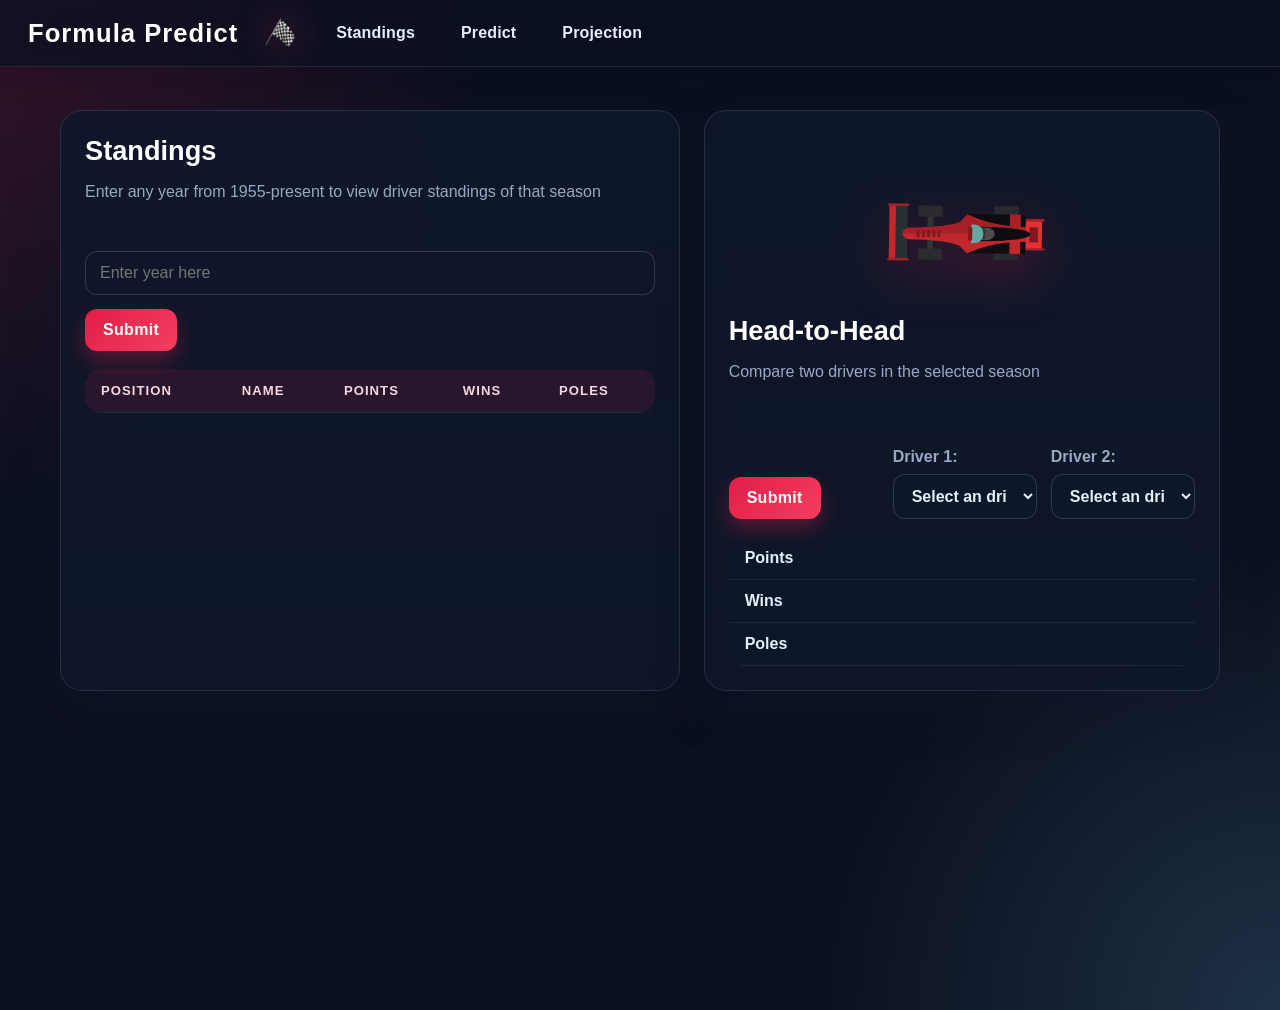
==== index.html @ 1f2f66c7 "added posiiton in proj page and fixed index html typo" ====
<!DOCTYPE html>
<html lang="en">
<head>
    <meta charset="UTF-8">
    <meta name="viewport" content="width=device-width, initial-scale=1.0">
    <link rel="stylesheet" href="./styles/styles.css?v=2">
    <script src="./scripts/script.js" defer></script>   
    <title>Formula Predict</title>
</head>
<body>
    <ul id="nav">
        <li><h1 class="head">Formula Predict</h1></li>
        <li><img src="./images/checkeredFlag.png" height="40px" width="40px"></li>
        <li><a href="./index.html">Standings</a></li>
        <li><a href="./sections/predict.html">Predict</a></li>
        <li><a href="./sections/project.html">Projection</a></li>
    </ul>
    <div class="head">
        <!-- <h1 id="head">Formula Predict</h1> -->
    </div>
    <div class="wrapper">
        <section class="stnds">
            <h2>Standings</h2>
            <p>Enter any year from 1955-present to view driver standings of that season</p>
            <div id="errorYear" style="color: red;"></div>
            <input type="number" id="year" placeholder="Enter year here">
            <button id="smt" onclick="saveInput()">Submit</button><br>
            
            <table id="tab">
                <thead>
                    <tr>
                        <th>Position</th>
                        <th>Name</th>
                        <th>Points</th>
                        <th>Wins</th>
                        <th>Poles</th>
                    </tr>
                </thead>
                <tbody id="tbod"></tbody>
            </table>
        </section>
        <section class="h2h">
            <img src="./images/f1carTOP.png" width="200px" height="200px">
            <h2>Head-to-Head</h2>
            <p>Compare two drivers in the selected season</p>
            <div id="errorDriv" style="color: red;"></div>
            <div id="drivs">
                <button onclick="compInput()">Submit</button>
                <label for="driv1">Driver 1:
                <select name="driv1" id="driv1">
                    <option value="" disabled selected>Select an driver</option>
                </select></label>
                <label for="driv2">Driver 2:
                <select name="driv2" id="driv2">
                    <option value="" disabled selected>Select an driver</option>
                </select></label>
            </div>
            <table id="comp">
                <tbody>
                    <tr>
                        <th>Points</th>
                    </tr>
                    <tr>
                        <th>Wins</th>
                    </tr>
                    <tr>
                        <th>Poles</th>
                    </tr>
                </tbody>
            </table>
        </section>
    </div>
</body>
</html>
---- styles/styles.css ----
:root {
  --bg: #0b1020;
  --bg-elevated: rgba(15, 24, 37, 0.9);
  --panel: rgba(19, 29, 44, 0.9);
  --panel-border: rgba(148, 163, 184, 0.18);
  --card-soft: rgba(15, 23, 42, 0.78);
  --text: #e5eefb;
  --muted: #9aa9c3;
  --accent: #e11d48;
  --accent-strong: #f43f5e;
  --accent-soft: rgba(225, 29, 72, 0.18);
  --highlight: #7dd3fc;
  --shadow: 0 18px 45px rgba(15, 23, 42, 0.45);
}

* {
  box-sizing: border-box;
}

html {
  scroll-behavior: smooth;
}

body {
  margin: 0;
  padding: 0;
  min-height: 100vh;
  font-family: "Segoe UI", Tahoma, Geneva, Verdana, sans-serif;
  background:
    radial-gradient(circle at top left, rgba(225, 29, 72, 0.2), transparent 30%),
    radial-gradient(circle at bottom right, rgba(125, 211, 252, 0.17), transparent 28%),
    var(--bg);
  color: var(--text);
}

img {
  max-width: 100%;
  display: block;
}

.wrapper {
  max-width: 1200px;
  margin: 110px auto 40px;
  padding: 0 20px;
  display: grid;
  grid-template-columns: minmax(0, 1.2fr) minmax(0, 1fr);
  gap: 24px;
}

#nav {
  position: fixed;
  top: 0;
  left: 0;
  right: 0;
  z-index: 20;
  display: flex;
  align-items: center;
  gap: 14px;
  list-style: none;
  margin: 0;
  padding: 14px 28px;
  background: rgba(11, 16, 32, 0.78);
  border-bottom: 1px solid rgba(148, 163, 184, 0.15);
  backdrop-filter: blur(14px);
  box-shadow: 0 10px 30px rgba(2, 6, 23, 0.25);
}

#nav li {
  display: flex;
  align-items: center;
}

#nav li a {
  display: inline-flex;
  align-items: center;
  justify-content: center;
  padding: 10px 16px;
  border-radius: 999px;
  color: var(--text);
  text-decoration: none;
  font-weight: 600;
  letter-spacing: 0.01em;
  transition: background-color 0.2s ease, transform 0.2s ease;
}

#nav li a:hover {
  background: rgba(148, 163, 184, 0.14);
  transform: translateY(-1px);
}

#nav .head {
  margin: 0;
  padding: 0 10px 0 0;
  font-size: clamp(1.4rem, 2vw, 1.8rem);
  color: #ffffff;
  letter-spacing: 0.04em;
}

#nav img {
  width: 36px;
  height: 36px;
  border-radius: 10px;
  margin-right: 8px;
  filter: drop-shadow(0 0 18px rgba(225, 29, 72, 0.55));
}

section {
  background: linear-gradient(180deg, rgba(15, 23, 42, 0.94), rgba(15, 23, 42, 0.82));
  border: 1px solid var(--panel-border);
  border-radius: 22px;
  padding: 24px;
  box-shadow: var(--shadow);
}

section h2,
section h3,
section h1 {
  margin-top: 0;
  color: #ffffff;
}

section h2 {
  margin-bottom: 12px;
  font-size: clamp(1.7rem, 2vw, 2.3rem);
}

section p {
  color: var(--muted);
  line-height: 1.6;
  margin: 0 0 18px;
}

.h2h {
  display: flex;
  flex-direction: column;
  justify-content: flex-start;
}

.h2h img {
  width: 180px;
  height: auto;
  margin: 0 auto 10px;
  filter: drop-shadow(0 18px 26px rgba(224, 27, 65, 0.28));
}

input,
select,
button {
  font: inherit;
}

input,
select {
  width: 100%;
  padding: 12px 14px;
  border-radius: 12px;
  border: 1px solid rgba(148, 163, 184, 0.25);
  background: rgba(15, 23, 42, 0.8);
  color: var(--text);
  outline: none;
  transition: border-color 0.2s ease, box-shadow 0.2s ease;
}

input:focus,
select:focus {
  border-color: rgba(125, 211, 252, 0.8);
  box-shadow: 0 0 0 4px rgba(125, 211, 252, 0.14);
}

button {
  border: none;
  border-radius: 12px;
  padding: 12px 18px;
  background: linear-gradient(135deg, var(--accent), var(--accent-strong));
  color: #fff;
  cursor: pointer;
  font-weight: 700;
  letter-spacing: 0.02em;
  transition: transform 0.2s ease, box-shadow 0.2s ease, filter 0.2s ease;
  box-shadow: 0 10px 22px rgba(225, 29, 72, 0.35);
}

button:hover {
  transform: translateY(-1px);
  filter: brightness(1.04);
}

#year,
#r {
  margin-bottom: 14px;
}

#errorYear,
#errorDriv,
#errorRace {
  min-height: 20px;
  margin-bottom: 8px;
  color: #fca5a5;
  font-weight: 600;
}

table {
  width: 100%;
  border-collapse: collapse;
  margin-top: 18px;
  overflow: hidden;
  border-radius: 16px;
  background: rgba(15, 23, 42, 0.45);
}

thead th {
  text-align: left;
  padding: 14px 16px;
  background: rgba(225, 29, 72, 0.12);
  color: #f8d7df;
  border-bottom: 1px solid rgba(148, 163, 184, 0.14);
  font-size: 0.82rem;
  letter-spacing: 0.08em;
  text-transform: uppercase;
}

tbody td,
tbody th {
  padding: 12px 16px;
  border-bottom: 1px solid rgba(148, 163, 184, 0.12);
  color: var(--text);
}

tbody tr:hover {
  background: rgba(148, 163, 184, 0.05);
}

#tab,
#comp,
#el,
#itable {
  width: 100%;
}

#drivs {
  display: grid;
  grid-template-columns: 150px minmax(0, 1fr) minmax(0, 1fr);
  gap: 14px;
  align-items: end;
  margin-top: 18px;
}

#drivs label {
  display: flex;
  flex-direction: column;
  gap: 8px;
  color: var(--muted);
  font-weight: 600;
}

#drivs button {
  justify-self: start;
  align-self: end;
}

#comp {
  margin-top: 18px;
  table-layout: fixed;
}

#comp th:first-child {
  width: 30%;
  text-align: left;
}

#comp td {
  width: 35%;
  text-align: center;
}

#comp td :not(:first-child) {
  text-align: center;
}

.stnds {
  margin-left: 0;
}

.fill {
  width: 100%;
  height: 100%;
}

@media (max-width: 860px) {
  .wrapper {
    grid-template-columns: 1fr;
  }

  #nav {
    flex-wrap: wrap;
    gap: 8px 12px;
    padding: 12px 18px;
  }

  #drivs {
    grid-template-columns: 1fr;
  }

  #drivs button {
    width: 100%;
  }
}

@media (max-width: 480px) {
  section {
    padding: 18px;
  }

  .wrapper {
    padding: 0 14px;
    margin-top: 130px;
  }

  thead th,
  tbody td,
  tbody th {
    padding-left: 10px;
    padding-right: 10px;
  }
}
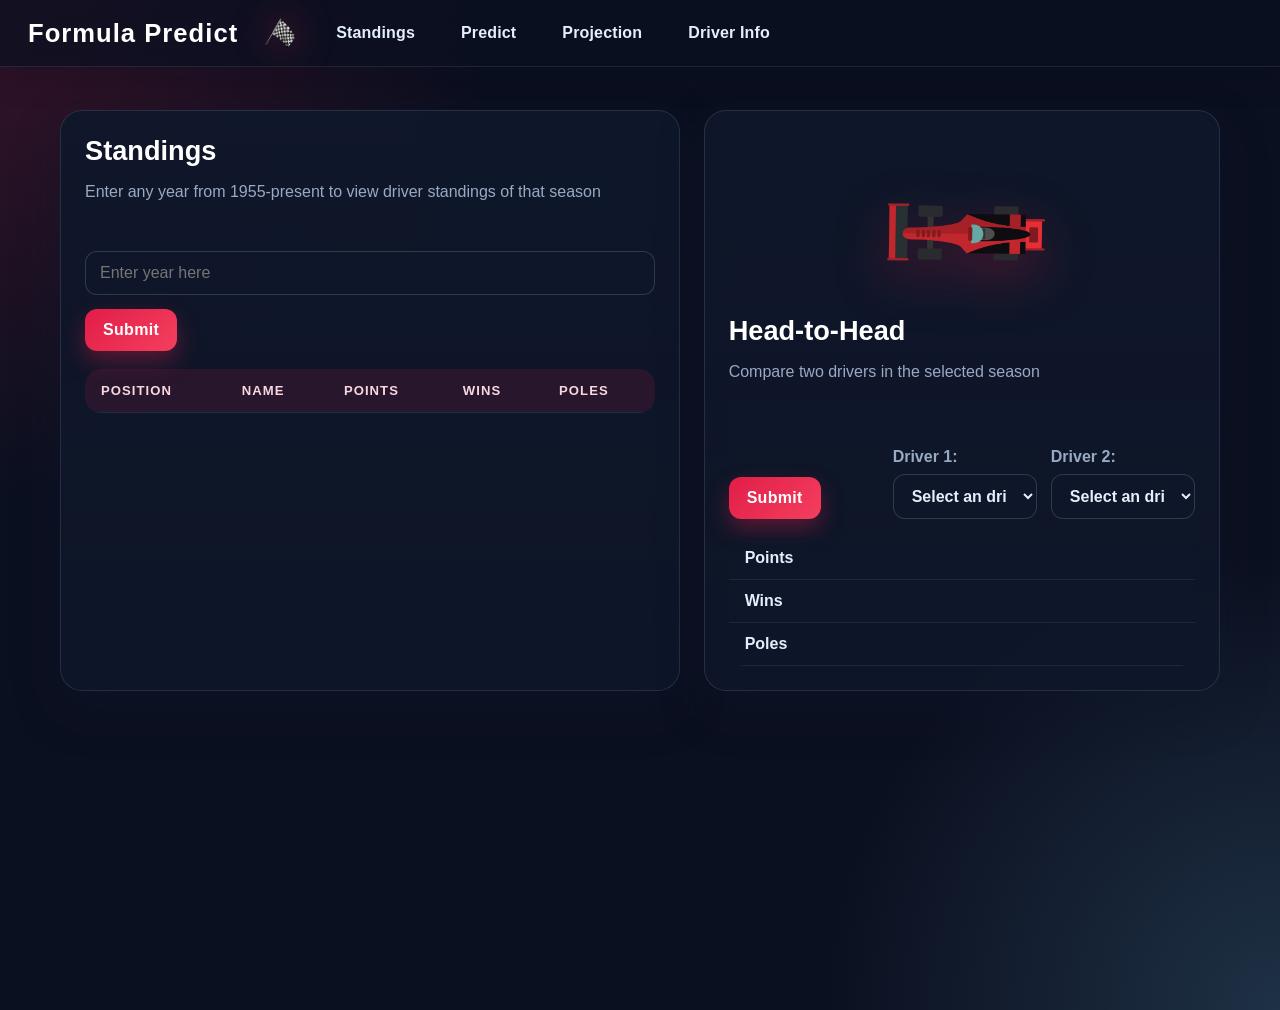
==== commit 7e4ecbf4: "added driver info page" ====
--- a/index.html
+++ b/index.html
@@ -14,6 +14,7 @@
         <li><a href="./index.html">Standings</a></li>
         <li><a href="./sections/predict.html">Predict</a></li>
         <li><a href="./sections/project.html">Projection</a></li>
+        <li><a href="./sections/driverInfo.html">Driver Info</a></li>
     </ul>
     <div class="head">
         <!-- <h1 id="head">Formula Predict</h1> -->
--- a/styles/styles.css
+++ b/styles/styles.css
@@ -38,7 +38,7 @@
   display: block;
 }
 
-.wrapper {
+.wrapper, .mostLikely {
   max-width: 1200px;
   margin: 110px auto 40px;
   padding: 0 20px;
@@ -143,6 +143,18 @@
   filter: drop-shadow(0 18px 26px rgba(224, 27, 65, 0.28));
 }
 
+#driverIMG {
+  /* width: min(100%, 140px); */
+  width: 128px;
+  height: 144px;
+  max-height: 160px;
+  /* object-fit: contain; */
+  object-fit: cover;
+  object-position: top;
+  margin: 0 auto;
+  border-radius: 12px;
+}
+
 input,
 select,
 button {
@@ -232,9 +244,68 @@
 
 #tab,
 #comp,
-#el,
 #itable {
   width: 100%;
+}
+
+.eliminated-list {
+  display: grid;
+  grid-template-columns: repeat(auto-fit, minmax(min(100%, 220px), 1fr));
+  gap: 12px;
+  list-style: none;
+  margin: 18px 0 0;
+  padding: 0;
+}
+
+.eliminated-card {
+  display: flex;
+  align-items: center;
+  gap: 14px;
+  min-width: 0;
+  padding: 12px;
+  border: 1px solid rgba(148, 163, 184, 0.16);
+  border-radius: 16px;
+  background: rgba(15, 23, 42, 0.65);
+}
+
+.eliminated-card img {
+  flex: 0 0 64px;
+  width: 64px;
+  height: 72px;
+  object-fit: cover;
+  object-position: top;
+  border-radius: 10px;
+  background: rgba(148, 163, 184, 0.1);
+}
+
+.eliminated-card-details {
+  min-width: 0;
+  flex: 1;
+}
+
+.eliminated-card h3 {
+  margin: 0 0 5px;
+  color: #fff;
+  font-size: 1rem;
+}
+
+.eliminated-card p {
+  margin: 2px 0;
+  font-size: 0.85rem;
+}
+
+.eliminated-card .eliminated-maximum {
+  color: #fda4af;
+}
+
+.eliminated-position {
+  align-self: flex-start;
+  padding: 4px 8px;
+  border-radius: 999px;
+  background: var(--accent-soft);
+  color: #fda4af;
+  font-size: 0.8rem;
+  font-weight: 700;
 }
 
 #drivs {
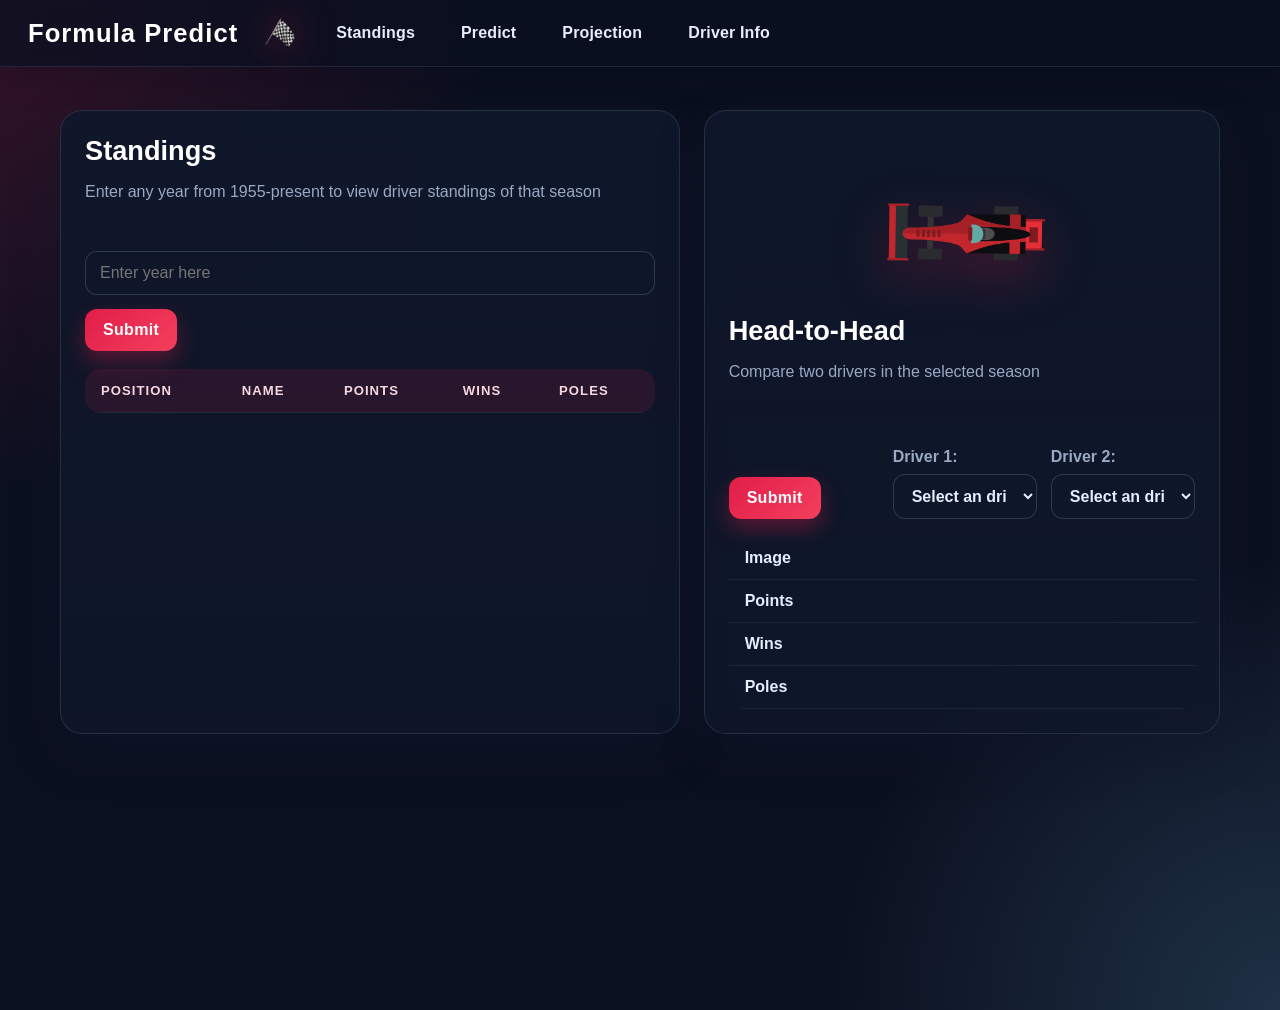
==== commit 225c83d1: "added images in h2h" ====
--- a/index.html
+++ b/index.html
@@ -59,6 +59,9 @@
             <table id="comp">
                 <tbody>
                     <tr>
+                        <th>Image</th>
+                    </tr>
+                    <tr>
                         <th>Points</th>
                     </tr>
                     <tr>
--- a/styles/styles.css
+++ b/styles/styles.css
@@ -143,6 +143,19 @@
   filter: drop-shadow(0 18px 26px rgba(224, 27, 65, 0.28));
 }
 
+#comp td:has(img) {
+  height: 75px;
+  background: rgba(148, 163, 184, 0.1);
+
+}
+#comp td img {
+  flex: 0 0 64px;
+  width: 64px;
+  height: 72px;
+  object-fit: cover;
+  object-position: top;
+  border-radius: 10px; 
+}
 #driverIMG {
   /* width: min(100%, 140px); */
   width: 128px;
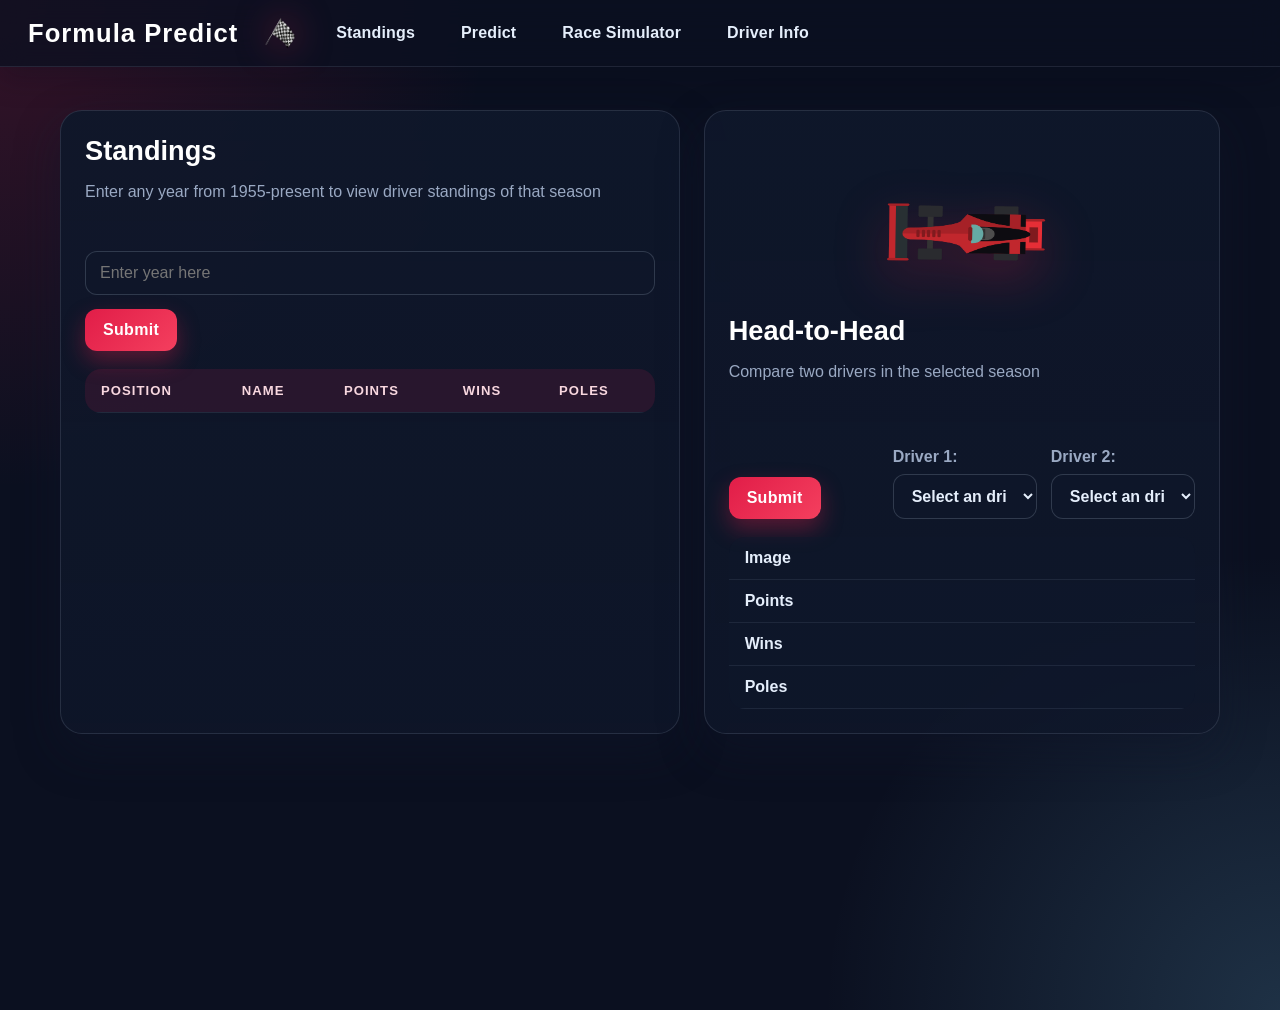
==== commit 8b010461: "changed project page name" ====
--- a/index.html
+++ b/index.html
@@ -13,7 +13,7 @@
         <li><img src="./images/checkeredFlag.png" height="40px" width="40px"></li>
         <li><a href="./index.html">Standings</a></li>
         <li><a href="./sections/predict.html">Predict</a></li>
-        <li><a href="./sections/project.html">Projection</a></li>
+        <li><a href="./sections/project.html">Race Simulator</a></li>
         <li><a href="./sections/driverInfo.html">Driver Info</a></li>
     </ul>
     <div class="head">
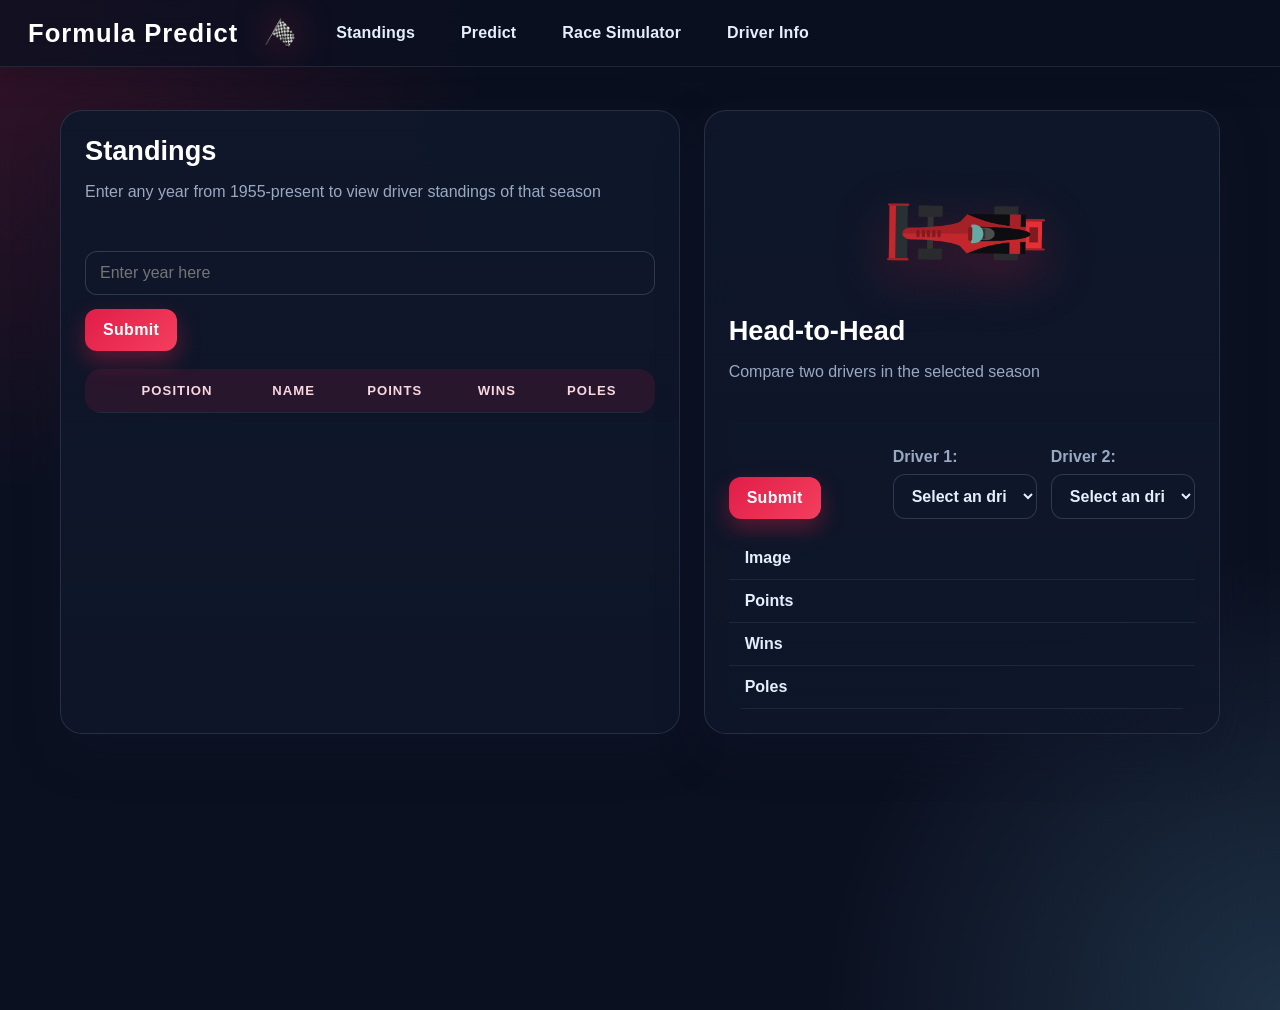
==== commit 46d9da80: "added driver images standings, added camara" ====
--- a/index.html
+++ b/index.html
@@ -30,6 +30,7 @@
             <table id="tab">
                 <thead>
                     <tr>
+                        <th></th>
                         <th>Position</th>
                         <th>Name</th>
                         <th>Points</th>
--- a/styles/styles.css
+++ b/styles/styles.css
@@ -260,7 +260,15 @@
 #itable {
   width: 100%;
 }
-
+.standingsIMG img {
+  /* flex: 0 0 64px; */
+  width: 48px;
+  height: 54px;
+  object-fit: cover;
+  object-position: top;
+  border-radius: 10px;
+  background: rgba(148, 163, 184, 0.1);
+}
 .eliminated-list {
   display: grid;
   grid-template-columns: repeat(auto-fit, minmax(min(100%, 220px), 1fr));
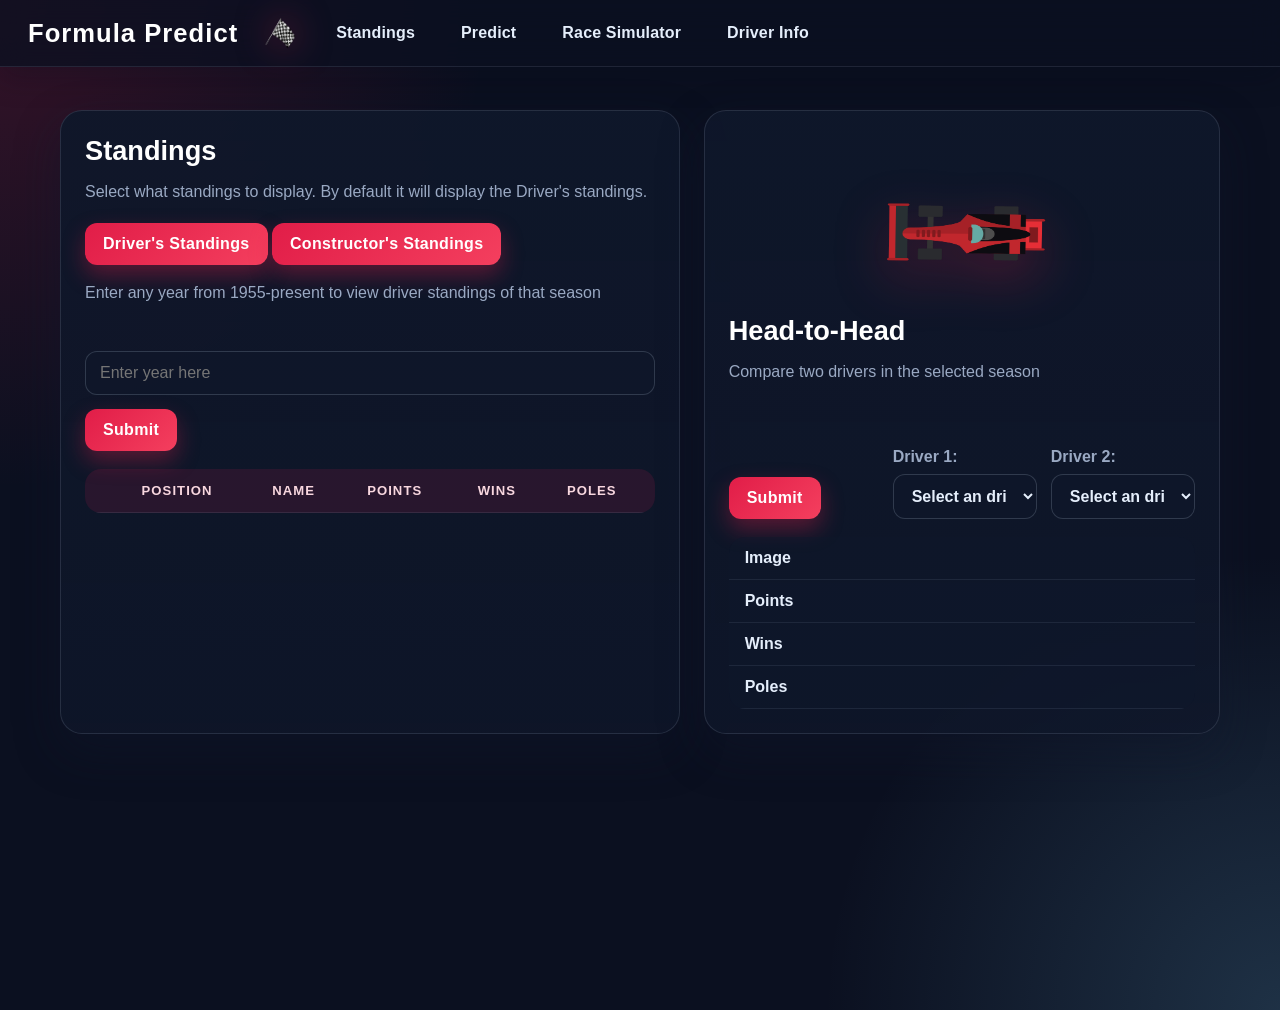
==== commit 8c4fd906: "added teams to standings witg images" ====
--- a/index.html
+++ b/index.html
@@ -22,6 +22,11 @@
     <div class="wrapper">
         <section class="stnds">
             <h2>Standings</h2>
+            <div class="tabs">
+                <p>Select what standings to display. By default it will display the Driver's standings.</p>
+                <button class="tabLinks" onclick="getUser('d')">Driver's Standings</button>
+                <button class="tabLinks" onclick="getUser('c')">Constructor's Standings</button>
+            </div>
             <p>Enter any year from 1955-present to view driver standings of that season</p>
             <div id="errorYear" style="color: red;"></div>
             <input type="number" id="year" placeholder="Enter year here">
--- a/styles/styles.css
+++ b/styles/styles.css
@@ -210,9 +210,14 @@
   filter: brightness(1.04);
 }
 
+
 #year,
 #r {
   margin-bottom: 14px;
+}
+
+.tabs {
+  margin-bottom: 15px;
 }
 
 #errorYear,
@@ -269,6 +274,16 @@
   border-radius: 10px;
   background: rgba(148, 163, 184, 0.1);
 }
+.cStandingsIMG img {
+  /* flex: 0 0 64px; */
+  /* width: 256px;
+  height: 72px; */
+  height: auto;
+  /* object-fit: cover; */
+  object-position: top;
+  border-radius: 10px;
+  background: rgba(148, 163, 184, 0.1);
+}
 .eliminated-list {
   display: grid;
   grid-template-columns: repeat(auto-fit, minmax(min(100%, 220px), 1fr));
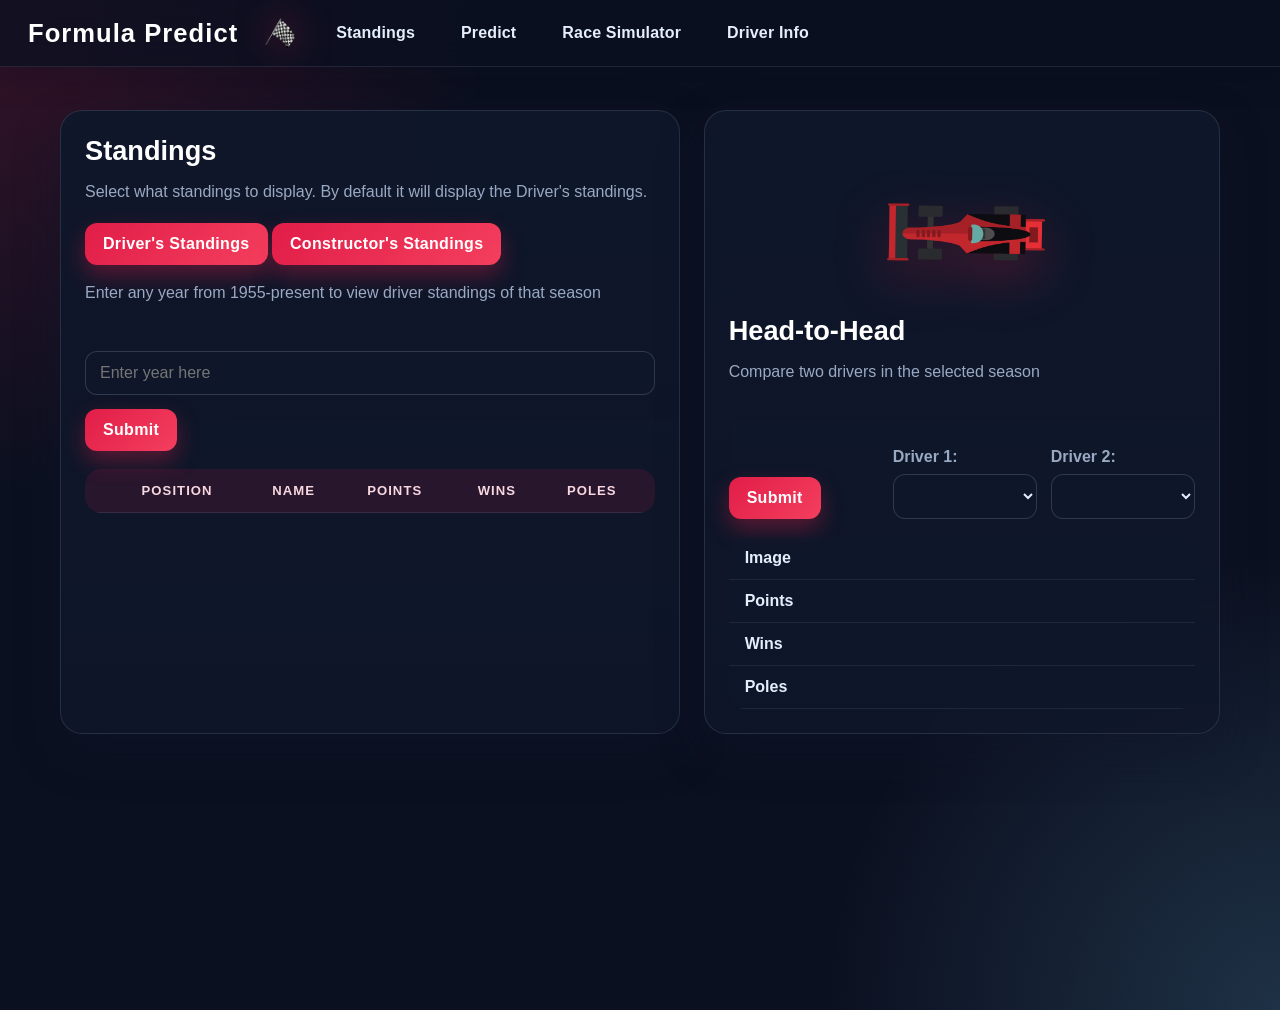
==== commit 1de4ecc3: "comparison works, constructor images in h2h look funny" ====
--- a/index.html
+++ b/index.html
@@ -52,7 +52,7 @@
             <p>Compare two drivers in the selected season</p>
             <div id="errorDriv" style="color: red;"></div>
             <div id="drivs">
-                <button onclick="compInput()">Submit</button>
+                <button id="h2hB">Submit</button>
                 <label for="driv1">Driver 1:
                 <select name="driv1" id="driv1">
                     <option value="" disabled selected>Select an driver</option>
